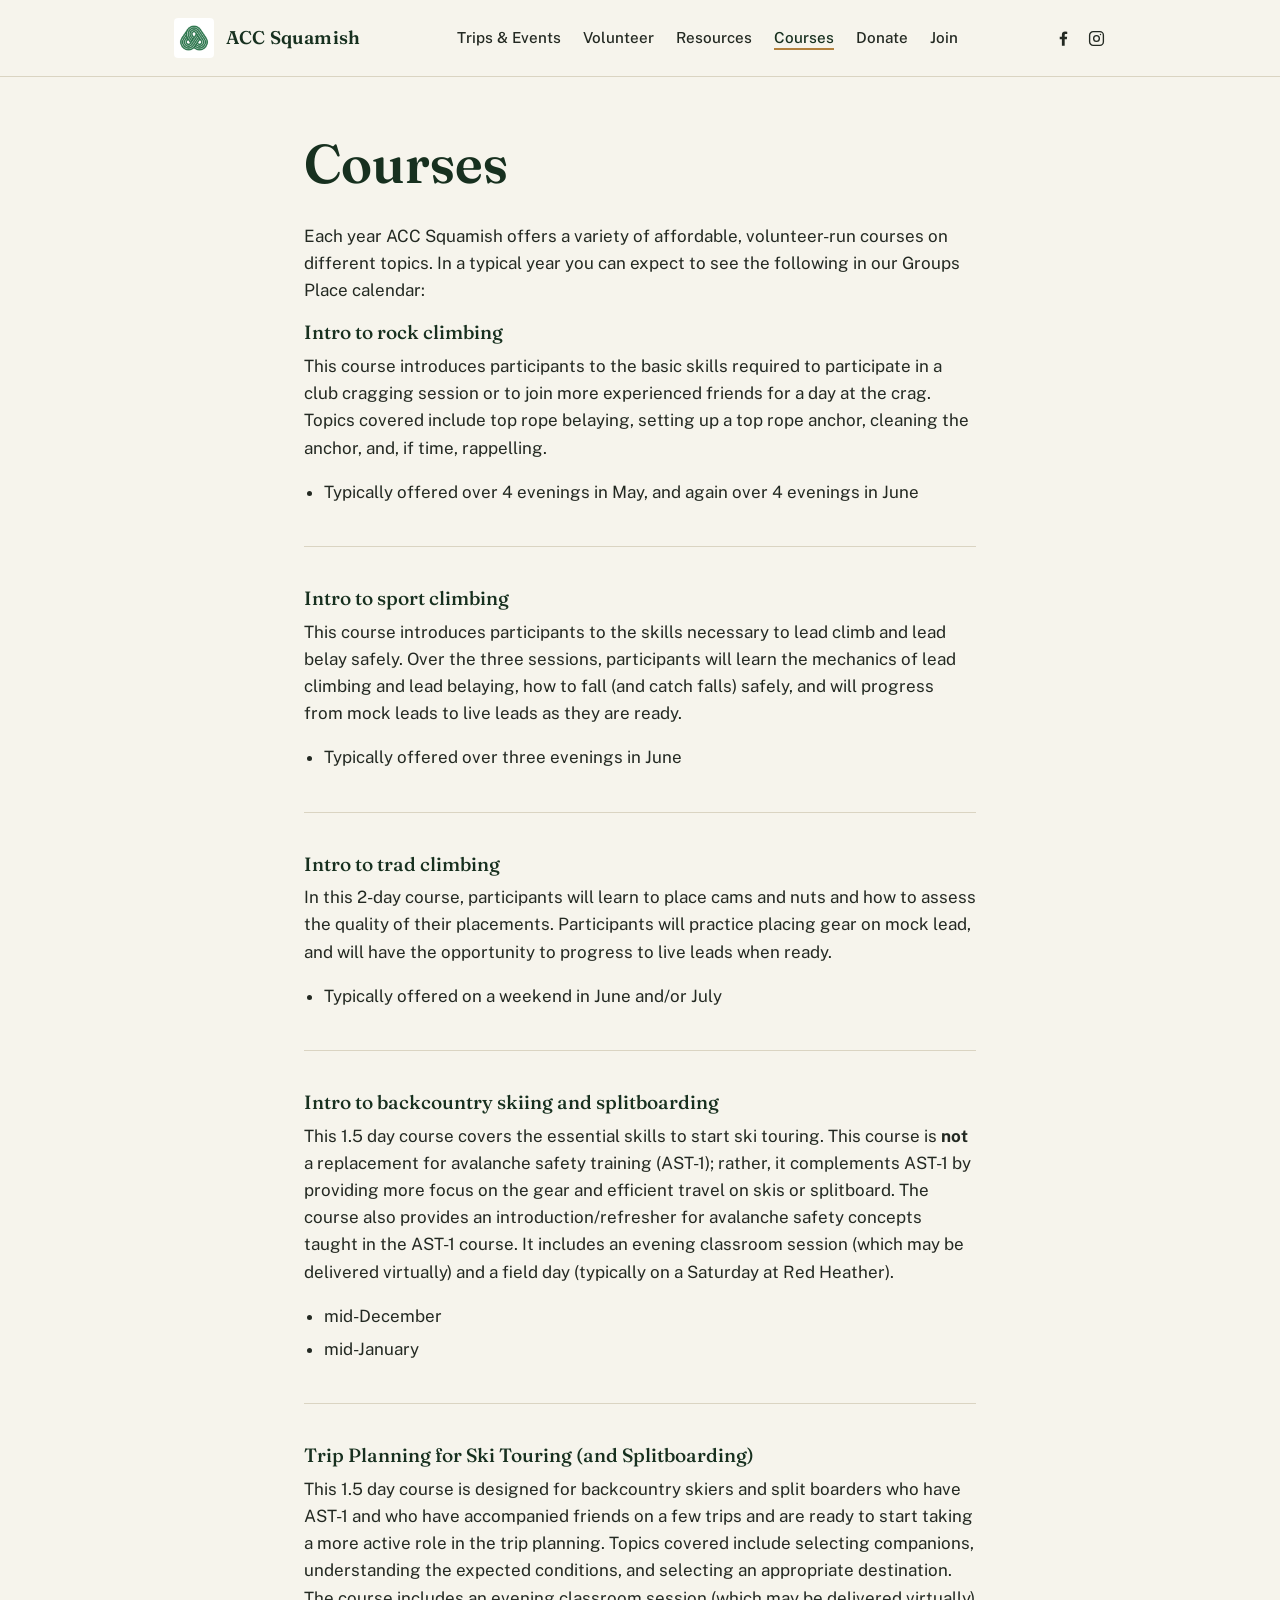
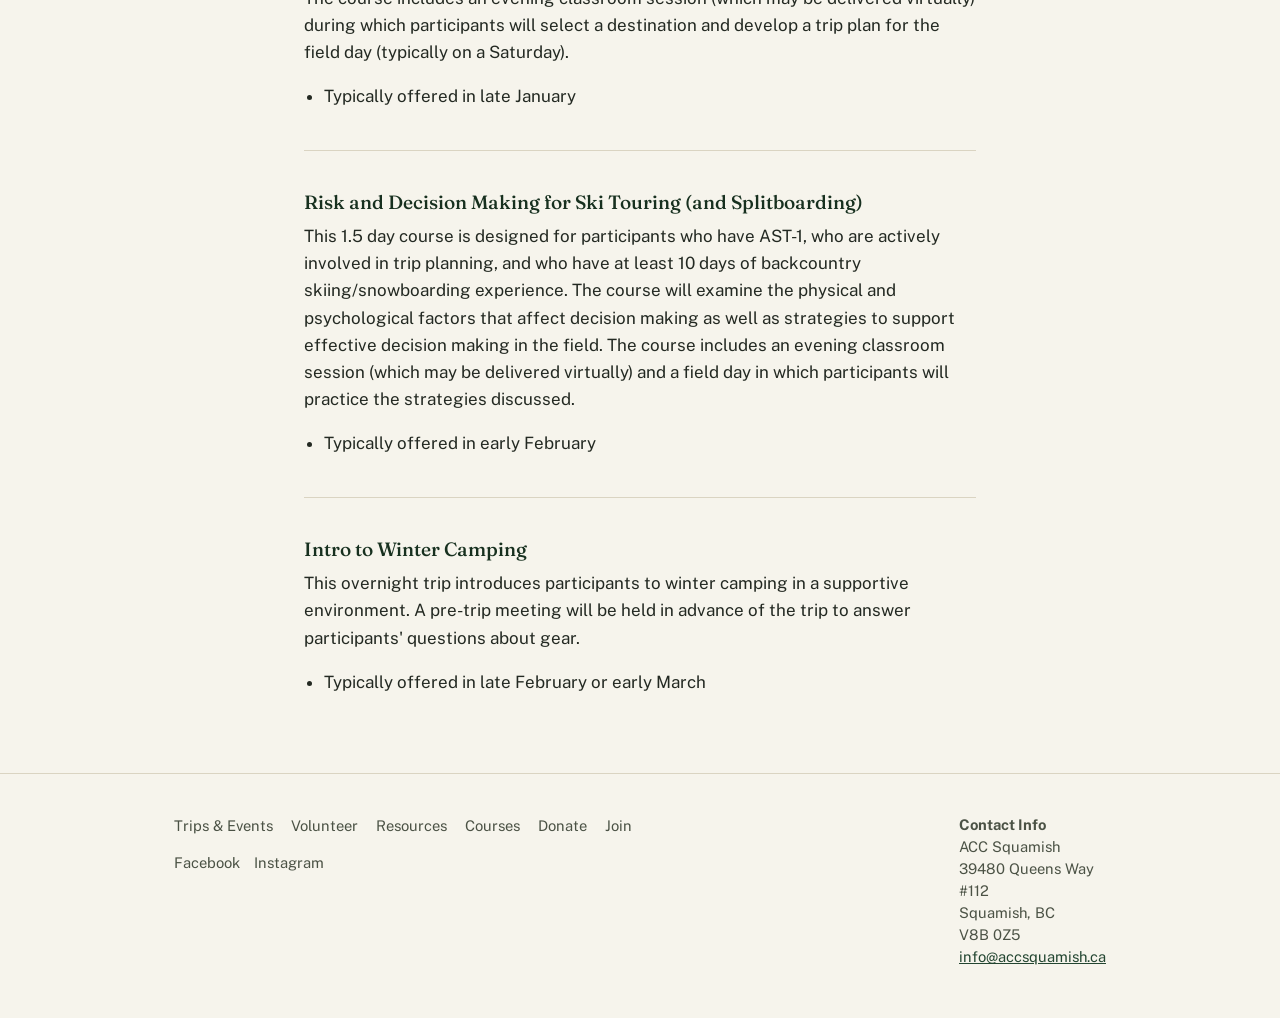
==== courses/index.html @ c0a7f97b "pages" ====
<!doctype html>
<html lang="en">
<head>
<meta charset="utf-8">
<title>Courses – ACC Squamish</title>
<meta name="viewport" content="width=device-width, initial-scale=1">
<meta name="description" content="Affordable, volunteer-run courses offered by ACC Squamish.">
<link rel="stylesheet" href="/styles.css">
</head>
<body>

<header class="site-header">
  <div class="header-inner">
    <a class="brand" href="/">
      <img src="/images/logo.png" alt="ACC Squamish logo">
      <span>ACC Squamish</span>
    </a>
    <nav class="main-nav">
      <ul>
        <li><a href="https://app.groups.place/group/ACC-Squamish">Trips &amp; Events</a></li>
        <li><a href="/volunteer/">Volunteer</a></li>
        <li><a href="/resources/">Resources</a></li>
        <li><a href="/courses/" class="active">Courses</a></li>
        <li><a href="/donate/">Donate</a></li>
        <li><a href="https://app.alpineclubofcanada.ca/registration">Join</a></li>
      </ul>
    </nav>
    <div class="header-social">
      <a href="https://www.facebook.com/accsquamish/" aria-label="ACC Squamish on Facebook">
        <svg viewBox="0 0 24 24" fill="currentColor"><path d="M13.5 21v-8.1h2.72l.4-3.15h-3.12V7.75c0-.91.25-1.53 1.56-1.53h1.67V3.4A22 22 0 0 0 13.9 3.2c-2.34 0-3.94 1.43-3.94 4.05v2.55H7.24v3.15h2.72V21z"/></svg>
      </a>
      <a href="https://www.instagram.com/accsquamish/" aria-label="ACC Squamish on Instagram">
        <svg viewBox="0 0 24 24" fill="none" stroke="currentColor" stroke-width="1.7"><rect x="3.3" y="3.3" width="17.4" height="17.4" rx="4.5"/><circle cx="12" cy="12" r="3.6"/><circle cx="17" cy="7" r="0.9" fill="currentColor" stroke="none"/></svg>
      </a>
    </div>
  </div>
</header>

<main>
  <div class="wrap">
    <div class="section-block">
      <h1>Courses</h1>

      <p>Each year ACC Squamish offers a variety of affordable, volunteer-run courses on different topics. In a typical year you can expect to see the following in our Groups Place calendar:</p>

      <div class="stack">
        <h3>Intro to rock climbing</h3>
        <p>This course introduces participants to the basic skills required to participate in a club cragging session or to join more experienced friends for a day at the crag. Topics covered include top rope belaying, setting up a top rope anchor, cleaning the anchor, and, if time, rappelling.</p>
        <ul class="plain"><li>Typically offered over 4 evenings in May, and again over 4 evenings in June</li></ul>
      </div>

      <div class="stack">
        <h3>Intro to sport climbing</h3>
        <p>This course introduces participants to the skills necessary to lead climb and lead belay safely. Over the three sessions, participants will learn the mechanics of lead climbing and lead belaying, how to fall (and catch falls) safely, and will progress from mock leads to live leads as they are ready.</p>
        <ul class="plain"><li>Typically offered over three evenings in June</li></ul>
      </div>

      <div class="stack">
        <h3>Intro to trad climbing</h3>
        <p>In this 2-day course, participants will learn to place cams and nuts and how to assess the quality of their placements. Participants will practice placing gear on mock lead, and will have the opportunity to progress to live leads when ready.</p>
        <ul class="plain"><li>Typically offered on a weekend in June and/or July</li></ul>
      </div>

      <div class="stack">
        <h3>Intro to backcountry skiing and splitboarding</h3>
        <p>This 1.5 day course covers the essential skills to start ski touring. This course is <strong>not</strong> a replacement for avalanche safety training (AST-1); rather, it complements AST-1 by providing more focus on the gear and efficient travel on skis or splitboard. The course also provides an introduction/refresher for avalanche safety concepts taught in the AST-1 course. It includes an evening classroom session (which may be delivered virtually) and a field day (typically on a Saturday at Red Heather).</p>
        <ul class="plain"><li>mid-December</li><li>mid-January</li></ul>
      </div>

      <div class="stack">
        <h3>Trip Planning for Ski Touring (and Splitboarding)</h3>
        <p>This 1.5 day course is designed for backcountry skiers and split boarders who have AST-1 and who have accompanied friends on a few trips and are ready to start taking a more active role in the trip planning. Topics covered include selecting companions, understanding the expected conditions, and selecting an appropriate destination. The course includes an evening classroom session (which may be delivered virtually) during which participants will select a destination and develop a trip plan for the field day (typically on a Saturday).</p>
        <ul class="plain"><li>Typically offered in late January</li></ul>
      </div>

      <div class="stack">
        <h3>Risk and Decision Making for Ski Touring (and Splitboarding)</h3>
        <p>This 1.5 day course is designed for participants who have AST-1, who are actively involved in trip planning, and who have at least 10 days of backcountry skiing/snowboarding experience. The course will examine the physical and psychological factors that affect decision making as well as strategies to support effective decision making in the field. The course includes an evening classroom session (which may be delivered virtually) and a field day in which participants will practice the strategies discussed.</p>
        <ul class="plain"><li>Typically offered in early February</li></ul>
      </div>

      <div class="stack">
        <h3>Intro to Winter Camping</h3>
        <p>This overnight trip introduces participants to winter camping in a supportive environment. A pre-trip meeting will be held in advance of the trip to answer participants' questions about gear.</p>
        <ul class="plain"><li>Typically offered in late February or early March</li></ul>
      </div>

    </div>
  </div>
</main>

<footer class="site-footer">
  <div class="footer-inner">
    <nav>
      <ul>
        <li><a href="https://app.groups.place/group/ACC-Squamish">Trips &amp; Events</a></li>
        <li><a href="/volunteer/">Volunteer</a></li>
        <li><a href="/resources/">Resources</a></li>
        <li><a href="/courses/">Courses</a></li>
        <li><a href="/donate/">Donate</a></li>
        <li><a href="https://app.alpineclubofcanada.ca/registration">Join</a></li>
      </ul>
      <div class="socials">
        <a href="https://www.facebook.com/accsquamish/">Facebook</a>
        <a href="https://www.instagram.com/accsquamish/">Instagram</a>
      </div>
    </nav>
    <address>
      <strong>Contact Info</strong><br>
      ACC Squamish<br>
      39480 Queens Way<br>
      #112<br>
      Squamish, BC<br>
      V8B 0Z5<br>
      <a href="mailto:info@accsquamish.ca">info@accsquamish.ca</a>
    </address>
  </div>
</footer>

</body>
</html>
---- styles.css ----
@import url('https://fonts.googleapis.com/css2?family=Fraunces:opsz,wght@9..144,400;9..144,500;9..144,600&family=Public+Sans:wght@400;500;600&display=swap');

:root {
  --paper: #F6F4EC;
  --ink: #232922;
  --forest: #234631;
  --forest-dark: #17301F;
  --gold: #B2803D;
  --line: #DAD4C2;
  --max: 720px;
}

* { box-sizing: border-box; }

html { scroll-behavior: smooth; }

body {
  margin: 0;
  background: var(--paper);
  color: var(--ink);
  font-family: 'Public Sans', -apple-system, BlinkMacSystemFont, sans-serif;
  font-size: 17px;
  line-height: 1.6;
}

a { color: var(--forest); }
a:hover { color: var(--gold); }

img { max-width: 100%; display: block; }

h1, h2, h3, h4 {
  font-family: 'Fraunces', Georgia, serif;
  font-weight: 500;
  line-height: 1.15;
  color: var(--forest-dark);
  margin: 0 0 0.5em;
}

h1 { font-size: clamp(2.2rem, 5vw, 3.4rem); font-weight: 600; }
h2 { font-size: 1.7rem; }
h3 { font-size: 1.2rem; }

p { margin: 0 0 1em; }

.wrap {
  max-width: var(--max);
  margin: 0 auto;
  padding: 0 24px;
}

.wrap--wide { max-width: 1040px; }

/* Header */
.site-header {
  border-bottom: 1px solid var(--line);
  background: var(--paper);
}

.header-inner {
  max-width: 980px;
  margin: 0 auto;
  padding: 18px 24px;
  display: flex;
  align-items: center;
  justify-content: space-between;
  gap: 24px;
  flex-wrap: wrap;
}

.brand {
  display: flex;
  align-items: center;
  gap: 12px;
  text-decoration: none;
  color: var(--forest-dark);
}

.brand img { width: 40px; height: 40px; border-radius: 4px; }

.brand span {
  font-family: 'Fraunces', serif;
  font-size: 1.15rem;
  font-weight: 600;
  letter-spacing: 0.01em;
}

nav.main-nav ul {
  list-style: none;
  display: flex;
  flex-wrap: wrap;
  gap: 4px 22px;
  margin: 0;
  padding: 0;
}

nav.main-nav a {
  text-decoration: none;
  color: var(--ink);
  font-size: 0.95rem;
  font-weight: 500;
  border-bottom: 2px solid transparent;
  padding-bottom: 2px;
}

nav.main-nav a:hover,
nav.main-nav a.active {
  border-bottom-color: var(--gold);
  color: var(--forest-dark);
}

.header-social {
  display: flex;
  gap: 14px;
  align-items: center;
}

.header-social a {
  color: var(--ink);
  display: flex;
}

.header-social a:hover { color: var(--gold); }

.header-social svg { width: 19px; height: 19px; }

/* Hero */
.hero {
  position: relative;
  margin: 0 auto;
  padding: 56px 24px 44px;
  text-align: center;
  border-bottom: 1px solid var(--line);
  background-image:
    linear-gradient(180deg, rgba(20, 32, 22, 0.55), rgba(15, 26, 18, 0.72)),
    url('/images/hero-trip.jpg');
  background-size: cover;
  background-position: center;
  color: #F6F4EC;
}

.hero img.logo-mark {
  width: 60px;
  height: 60px;
  margin: 0 auto 18px;
  border-radius: 8px;
  box-shadow: 0 4px 18px rgba(0, 0, 0, 0.35);
}

.hero h1 { color: #FFFFFF; font-size: clamp(1.8rem, 4vw, 2.6rem); }

.hero p.lede {
  max-width: 480px;
  margin: 12px auto 22px;
  font-size: 1.05rem;
  color: #E9E6DA;
}

.hero-links { display: flex; justify-content: center; gap: 14px; flex-wrap: wrap; }

.btn {
  display: inline-block;
  padding: 11px 22px;
  border: 1px solid var(--forest-dark);
  border-radius: 3px;
  text-decoration: none;
  color: var(--forest-dark);
  font-weight: 500;
  font-size: 0.95rem;
  transition: background 0.15s ease, color 0.15s ease;
}

.btn:hover { background: var(--forest-dark); color: var(--paper); }

.btn.solid { background: var(--forest-dark); color: var(--paper); }
.btn.solid:hover { background: var(--gold); border-color: var(--gold); color: var(--paper); }

.hero .btn {
  border-color: #F6F4EC;
  color: #F6F4EC;
}
.hero .btn:hover { background: #F6F4EC; color: var(--forest-dark); }
.hero .btn.solid {
  background: #F6F4EC;
  color: var(--forest-dark);
  border-color: #F6F4EC;
}
.hero .btn.solid:hover { background: var(--gold); color: #FFFFFF; border-color: var(--gold); }

/* Banner */
.banner {
  background: var(--forest-dark);
  color: #EDE8D8;
  text-align: center;
  padding: 26px 24px;
  font-family: 'Fraunces', serif;
  font-size: 1.15rem;
}

.banner a { color: #E7C98A; }

/* Events */
.events-section {
  max-width: 980px;
  margin: 0 auto;
  padding: 52px 24px;
  border-bottom: 1px solid var(--line);
}

.events-section h2 { text-align: center; margin-bottom: 28px; }

.events-list {
  display: grid;
  grid-template-columns: repeat(auto-fill, minmax(240px, 1fr));
  gap: 16px;
  margin-bottom: 28px;
}

.events-status {
  grid-column: 1 / -1;
  text-align: center;
  color: #6b7264;
  margin: 0;
}

.event-card {
  display: block;
  border: 1px solid var(--line);
  border-radius: 6px;
  padding: 18px 20px;
  background: #FBFAF5;
  text-decoration: none;
  color: inherit;
  transition: border-color 0.15s ease, transform 0.15s ease;
}

a.event-card:hover {
  border-color: var(--gold);
  transform: translateY(-1px);
}

.event-card h3 { color: var(--forest-dark); }

.event-card .event-date {
  font-family: 'Fraunces', serif;
  color: var(--gold);
  font-size: 0.85rem;
  font-weight: 600;
  letter-spacing: 0.02em;
  margin-bottom: 6px;
}

.event-card h3 {
  font-size: 1.05rem;
  margin-bottom: 6px;
}

.event-card .event-meta {
  font-size: 0.88rem;
  color: #5c6355;
  margin: 0;
}

/* Content sections */
main { padding: 56px 0 20px; }

.section-block { margin-bottom: 44px; }
.section-block:last-child { margin-bottom: 0; }

.mf-grid {
  display: flex;
  flex-direction: column;
}

.icon-circle {
  width: 64px;
  height: 64px;
  border-radius: 50%;
  background: #F1F1EF;
  color: #7FBBA0;
  display: flex;
  align-items: center;
  justify-content: center;
  margin: 0 auto 18px;
}

.icon-circle svg { width: 28px; height: 28px; }

.mf-grid .stack { text-align: center; }

.mf-grid .stack + .stack {
  margin-top: 40px;
  padding-top: 40px;
  border-top: 1px solid var(--line);
}

@media (min-width: 820px) {
  .mf-grid {
    display: grid;
    grid-template-columns: repeat(4, 1fr);
    gap: 0;
    align-items: start;
  }
  .mf-grid .stack + .stack {
    margin-top: 0;
    padding-top: 0;
    padding-left: 28px;
    border-top: none;
    border-left: 1px solid var(--line);
  }
  .mf-grid .stack {
    padding-right: 28px;
  }
}

.stack + .stack { margin-top: 40px; padding-top: 40px; border-top: 1px solid var(--line); }

ul.plain, ol.plain { padding-left: 1.2em; margin: 0 0 1em; }
ul.plain li, ol.plain li { margin-bottom: 6px; }

table {
  width: 100%;
  border-collapse: collapse;
  margin: 1em 0 1.5em;
  font-size: 0.95rem;
}

th, td {
  text-align: left;
  padding: 9px 12px;
  border-bottom: 1px solid var(--line);
}

th { font-family: 'Fraunces', serif; font-weight: 600; color: var(--forest-dark); }

.donate-options {
  display: flex;
  gap: 14px;
  flex-wrap: wrap;
  margin: 22px 0 6px;
}

.notice {
  background: #EFE9D8;
  border: 1px solid var(--line);
  border-radius: 4px;
  padding: 16px 20px;
  font-size: 0.95rem;
  margin: 1.4em 0;
}

.embed-placeholder {
  border: 1px dashed var(--line);
  border-radius: 6px;
  padding: 36px 24px;
  text-align: center;
  color: #6b7264;
  margin: 1.4em 0;
}

/* Footer */
footer.site-footer {
  border-top: 1px solid var(--line);
  margin-top: 40px;
}

.footer-inner {
  max-width: 980px;
  margin: 0 auto;
  padding: 40px 24px 50px;
  display: flex;
  justify-content: space-between;
  gap: 32px;
  flex-wrap: wrap;
  font-size: 0.92rem;
  color: #4B5245;
}

.footer-inner nav ul {
  list-style: none;
  margin: 0 0 14px;
  padding: 0;
  display: flex;
  flex-wrap: wrap;
  gap: 6px 18px;
}

.footer-inner nav a, .footer-inner .socials a {
  color: #4B5245;
  text-decoration: none;
}

.footer-inner nav a:hover, .footer-inner .socials a:hover { color: var(--forest-dark); }

.footer-inner address { font-style: normal; line-height: 1.5; }

.socials { display: flex; gap: 14px; margin-top: 10px; }

@media (max-width: 620px) {
  .header-inner { flex-direction: column; align-items: flex-start; }
  .hero { padding: 56px 20px 44px; }
}
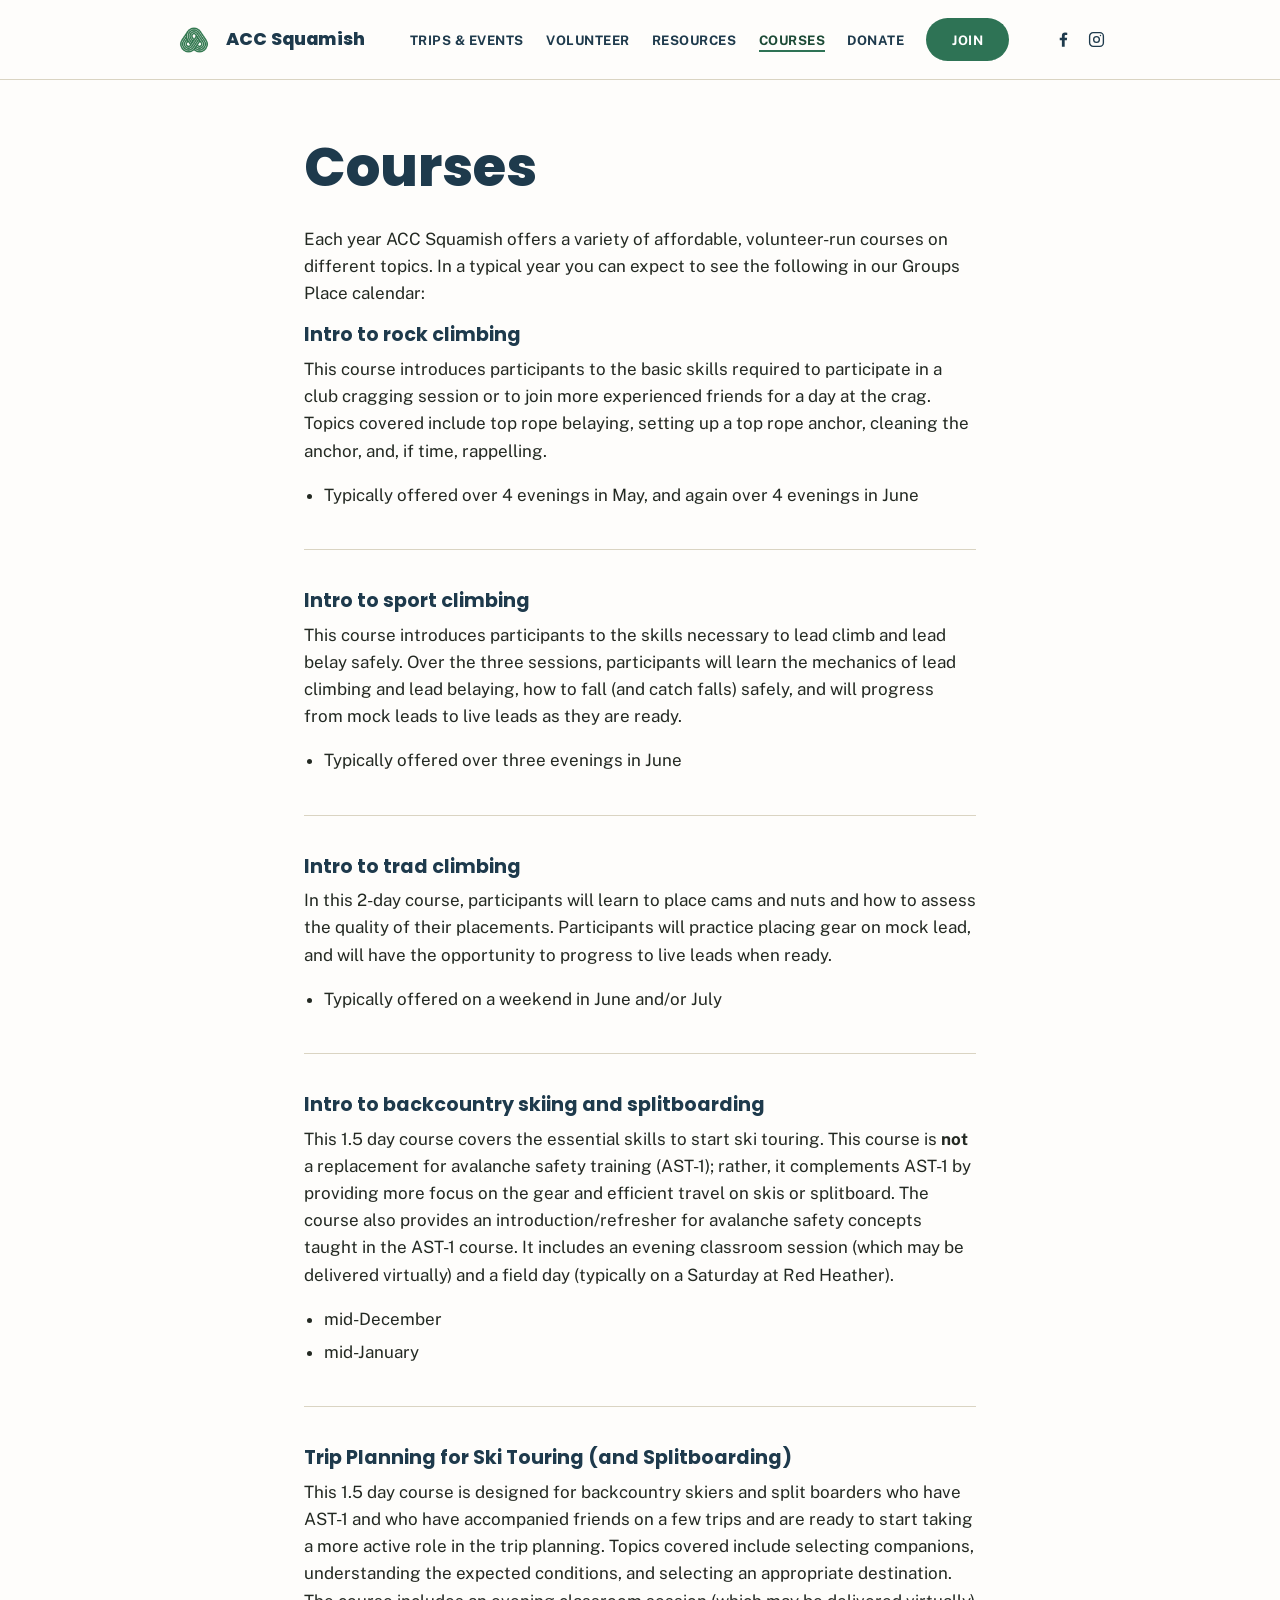
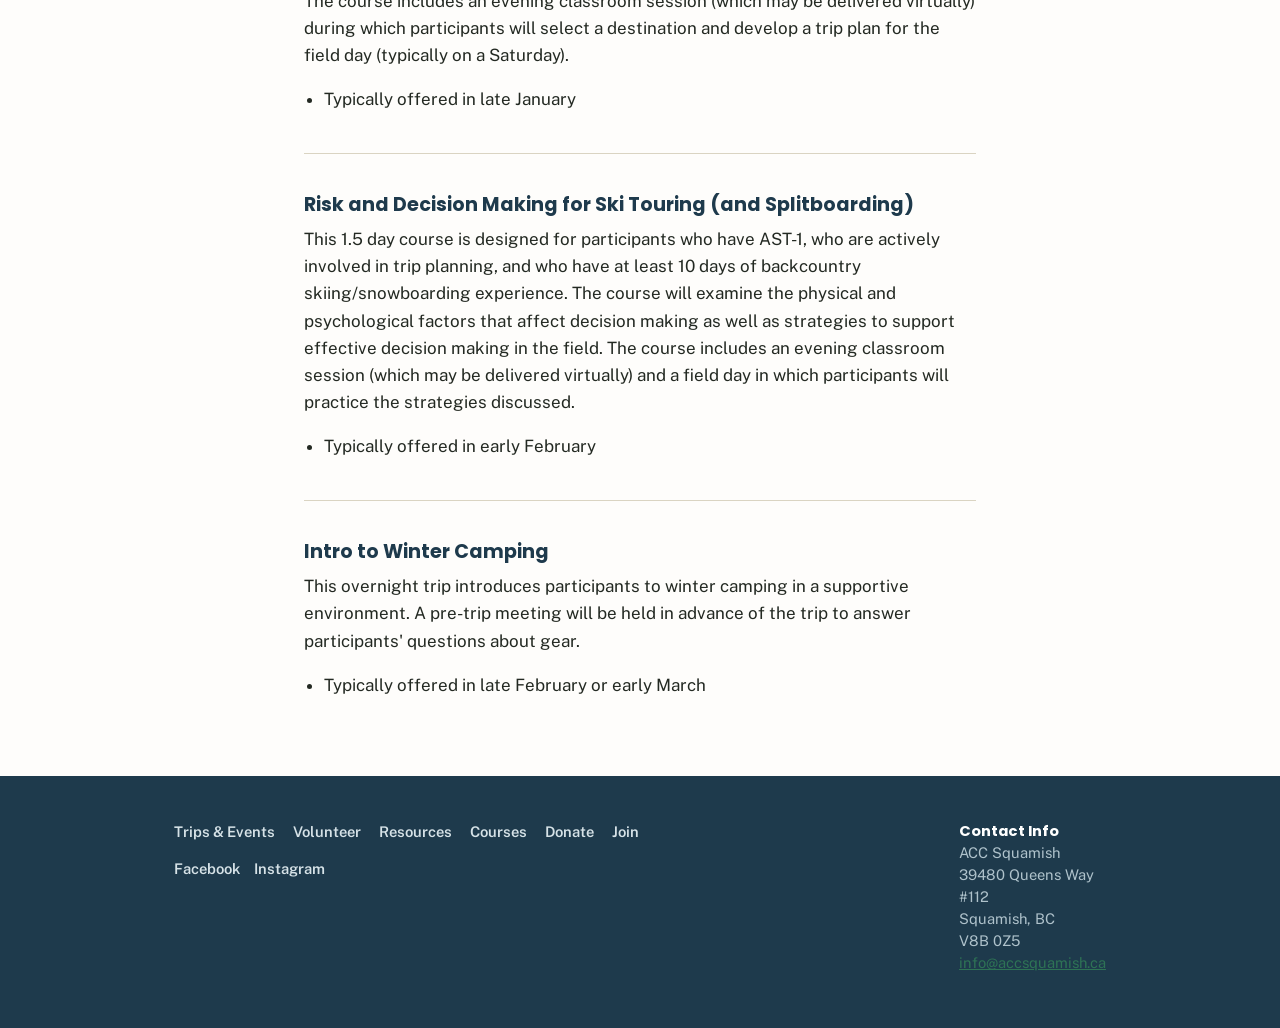
==== commit 27f3c40c: "More ACC" ====
--- a/courses/index.html
+++ b/courses/index.html
@@ -22,7 +22,7 @@
         <li><a href="/resources/">Resources</a></li>
         <li><a href="/courses/" class="active">Courses</a></li>
         <li><a href="/donate/">Donate</a></li>
-        <li><a href="https://app.alpineclubofcanada.ca/registration">Join</a></li>
+        <li><a class="btn solid" href="https://app.alpineclubofcanada.ca/registration">Join</a></li>
       </ul>
     </nav>
     <div class="header-social">
--- a/styles.css
+++ b/styles.css
@@ -1,11 +1,13 @@
-@import url('https://fonts.googleapis.com/css2?family=Fraunces:opsz,wght@9..144,400;9..144,500;9..144,600&family=Public+Sans:wght@400;500;600&display=swap');
+@import url('https://fonts.googleapis.com/css2?family=Poppins:wght@500;600;700;800&family=Public+Sans:wght@400;500;600&display=swap');
 
 :root {
-  --paper: #F6F4EC;
+  --paper: #FEFDFB;
   --ink: #232922;
-  --forest: #234631;
-  --forest-dark: #17301F;
+  --navy: #1E3A4C;
+  --forest: #2E7355;
+  --forest-dark: #1C4A36;
   --gold: #B2803D;
+  --sky: #EAF1F3;
   --line: #DAD4C2;
   --max: 720px;
 }
@@ -29,14 +31,14 @@
 img { max-width: 100%; display: block; }
 
 h1, h2, h3, h4 {
-  font-family: 'Fraunces', Georgia, serif;
-  font-weight: 500;
+  font-family: 'Poppins', -apple-system, BlinkMacSystemFont, sans-serif;
+  font-weight: 700;
   line-height: 1.15;
-  color: var(--forest-dark);
+  color: var(--navy);
   margin: 0 0 0.5em;
 }
 
-h1 { font-size: clamp(2.2rem, 5vw, 3.4rem); font-weight: 600; }
+h1 { font-size: clamp(2.2rem, 5vw, 3.4rem); font-weight: 800; }
 h2 { font-size: 1.7rem; }
 h3 { font-size: 1.2rem; }
 
@@ -72,15 +74,15 @@
   align-items: center;
   gap: 12px;
   text-decoration: none;
-  color: var(--forest-dark);
-}
-
-.brand img { width: 40px; height: 40px; border-radius: 4px; }
+  color: var(--navy);
+}
+
+.brand img { width: 40px; height: 40px; }
 
 .brand span {
-  font-family: 'Fraunces', serif;
-  font-size: 1.15rem;
-  font-weight: 600;
+  font-family: 'Poppins', sans-serif;
+  font-size: 1.1rem;
+  font-weight: 800;
   letter-spacing: 0.01em;
 }
 
@@ -88,24 +90,33 @@
   list-style: none;
   display: flex;
   flex-wrap: wrap;
-  gap: 4px 22px;
+  align-items: center;
+  gap: 8px 22px;
   margin: 0;
   padding: 0;
 }
 
 nav.main-nav a {
   text-decoration: none;
-  color: var(--ink);
-  font-size: 0.95rem;
-  font-weight: 500;
+  color: var(--navy);
+  font-size: 0.82rem;
+  font-weight: 700;
+  text-transform: uppercase;
+  letter-spacing: 0.04em;
   border-bottom: 2px solid transparent;
   padding-bottom: 2px;
 }
 
 nav.main-nav a:hover,
 nav.main-nav a.active {
-  border-bottom-color: var(--gold);
+  border-bottom-color: var(--forest);
   color: var(--forest-dark);
+}
+
+nav.main-nav a.btn,
+nav.main-nav a.btn:hover {
+  border-bottom: none;
+  padding: 10px 24px;
 }
 
 .header-social {
@@ -115,96 +126,98 @@
 }
 
 .header-social a {
-  color: var(--ink);
-  display: flex;
-}
-
-.header-social a:hover { color: var(--gold); }
+  color: var(--navy);
+  display: flex;
+}
+
+.header-social a:hover { color: var(--forest); }
 
 .header-social svg { width: 19px; height: 19px; }
 
 /* Hero */
 .hero {
   position: relative;
-  margin: 0 auto;
-  padding: 56px 24px 44px;
-  text-align: center;
+  min-height: 62vh;
+  display: flex;
+  align-items: flex-end;
   border-bottom: 1px solid var(--line);
   background-image:
-    linear-gradient(180deg, rgba(20, 32, 22, 0.55), rgba(15, 26, 18, 0.72)),
+    linear-gradient(0deg, rgba(13, 22, 15, 0.88) 0%, rgba(13, 22, 15, 0.42) 48%, rgba(13, 22, 15, 0.05) 80%),
     url('/images/hero-trip.jpg');
   background-size: cover;
   background-position: center;
   color: #F6F4EC;
 }
 
-.hero img.logo-mark {
-  width: 60px;
-  height: 60px;
-  margin: 0 auto 18px;
-  border-radius: 8px;
-  box-shadow: 0 4px 18px rgba(0, 0, 0, 0.35);
-}
-
-.hero h1 { color: #FFFFFF; font-size: clamp(1.8rem, 4vw, 2.6rem); }
+.hero-content { padding: 48px 24px 40px; text-align: left; }
+
+.hero h1 { color: #FFFFFF; font-size: clamp(2rem, 5vw, 3.1rem); }
 
 .hero p.lede {
-  max-width: 480px;
-  margin: 12px auto 22px;
+  max-width: 460px;
+  margin: 10px 0 24px;
   font-size: 1.05rem;
   color: #E9E6DA;
 }
 
-.hero-links { display: flex; justify-content: center; gap: 14px; flex-wrap: wrap; }
+.hero-links { display: flex; align-items: center; gap: 22px; flex-wrap: wrap; }
+
+.btn-text {
+  color: #F6F4EC;
+  font-weight: 600;
+  font-size: 0.95rem;
+  text-decoration: none;
+  border-bottom: 1px solid rgba(246, 244, 236, 0.5);
+  padding-bottom: 2px;
+}
+.btn-text:hover { color: #FFFFFF; border-color: #FFFFFF; }
 
 .btn {
   display: inline-block;
-  padding: 11px 22px;
-  border: 1px solid var(--forest-dark);
-  border-radius: 3px;
-  text-decoration: none;
-  color: var(--forest-dark);
-  font-weight: 500;
-  font-size: 0.95rem;
-  transition: background 0.15s ease, color 0.15s ease;
-}
-
-.btn:hover { background: var(--forest-dark); color: var(--paper); }
-
-.btn.solid { background: var(--forest-dark); color: var(--paper); }
-.btn.solid:hover { background: var(--gold); border-color: var(--gold); color: var(--paper); }
-
-.hero .btn {
-  border-color: #F6F4EC;
-  color: #F6F4EC;
-}
-.hero .btn:hover { background: #F6F4EC; color: var(--forest-dark); }
+  padding: 11px 26px;
+  border: 2px solid var(--navy);
+  border-radius: 999px;
+  text-decoration: none;
+  color: var(--navy);
+  font-weight: 700;
+  font-size: 0.9rem;
+  transition: background 0.15s ease, color 0.15s ease, border-color 0.15s ease;
+}
+
+.btn:hover { background: var(--navy); color: #FFFFFF; }
+
+.btn.solid { background: var(--forest); border-color: var(--forest); color: #FFFFFF; }
+.btn.solid:hover { background: var(--forest-dark); border-color: var(--forest-dark); color: #FFFFFF; }
+
 .hero .btn.solid {
-  background: #F6F4EC;
-  color: var(--forest-dark);
-  border-color: #F6F4EC;
-}
-.hero .btn.solid:hover { background: var(--gold); color: #FFFFFF; border-color: var(--gold); }
+  background: var(--forest);
+  color: #FFFFFF;
+  border-color: var(--forest);
+}
+.hero .btn.solid:hover { background: var(--forest-dark); border-color: var(--forest-dark); }
 
 /* Banner */
 .banner {
-  background: var(--forest-dark);
-  color: #EDE8D8;
+  background: var(--forest);
+  color: #FFFFFF;
   text-align: center;
-  padding: 26px 24px;
-  font-family: 'Fraunces', serif;
-  font-size: 1.15rem;
-}
-
-.banner a { color: #E7C98A; }
+  padding: 20px 24px;
+  font-weight: 600;
+  font-size: 1rem;
+}
+
+.banner a { color: #FFFFFF; text-decoration: underline; }
 
 /* Events */
 .events-section {
-  max-width: 980px;
-  margin: 0 auto;
+  max-width: none;
+  margin: 0;
   padding: 52px 24px;
+  background: var(--sky);
   border-bottom: 1px solid var(--line);
 }
+
+.events-section > .wrap { max-width: 980px; }
 
 .events-section h2 { text-align: center; margin-bottom: 28px; }
 
@@ -225,27 +238,28 @@
 .event-card {
   display: block;
   border: 1px solid var(--line);
-  border-radius: 6px;
+  border-radius: 8px;
   padding: 18px 20px;
-  background: #FBFAF5;
+  background: #FFFFFF;
   text-decoration: none;
   color: inherit;
   transition: border-color 0.15s ease, transform 0.15s ease;
 }
 
 a.event-card:hover {
-  border-color: var(--gold);
+  border-color: var(--forest);
   transform: translateY(-1px);
 }
 
-.event-card h3 { color: var(--forest-dark); }
+.event-card h3 { color: var(--navy); }
 
 .event-card .event-date {
-  font-family: 'Fraunces', serif;
-  color: var(--gold);
-  font-size: 0.85rem;
-  font-weight: 600;
-  letter-spacing: 0.02em;
+  font-family: 'Poppins', sans-serif;
+  color: var(--forest);
+  font-size: 0.8rem;
+  font-weight: 700;
+  text-transform: uppercase;
+  letter-spacing: 0.03em;
   margin-bottom: 6px;
 }
 
@@ -271,21 +285,16 @@
   flex-direction: column;
 }
 
-.icon-circle {
-  width: 64px;
-  height: 64px;
-  border-radius: 50%;
-  background: #F1F1EF;
-  color: #7FBBA0;
-  display: flex;
-  align-items: center;
-  justify-content: center;
-  margin: 0 auto 18px;
-}
-
-.icon-circle svg { width: 28px; height: 28px; }
-
-.mf-grid .stack { text-align: center; }
+.stack-icon {
+  width: 26px;
+  height: 26px;
+  color: var(--forest);
+  margin-bottom: 16px;
+}
+
+.stack-icon svg { width: 100%; height: 100%; }
+
+.mf-grid .stack { text-align: left; }
 
 .mf-grid .stack + .stack {
   margin-top: 40px;
@@ -330,7 +339,7 @@
   border-bottom: 1px solid var(--line);
 }
 
-th { font-family: 'Fraunces', serif; font-weight: 600; color: var(--forest-dark); }
+th { font-family: 'Poppins', sans-serif; font-weight: 700; color: var(--navy); }
 
 .donate-options {
   display: flex;
@@ -340,9 +349,9 @@
 }
 
 .notice {
-  background: #EFE9D8;
-  border: 1px solid var(--line);
-  border-radius: 4px;
+  background: var(--sky);
+  border: 1px solid #CFE0E6;
+  border-radius: 6px;
   padding: 16px 20px;
   font-size: 0.95rem;
   margin: 1.4em 0;
@@ -359,20 +368,20 @@
 
 /* Footer */
 footer.site-footer {
-  border-top: 1px solid var(--line);
+  background: var(--navy);
   margin-top: 40px;
 }
 
 .footer-inner {
   max-width: 980px;
   margin: 0 auto;
-  padding: 40px 24px 50px;
+  padding: 44px 24px 54px;
   display: flex;
   justify-content: space-between;
   gap: 32px;
   flex-wrap: wrap;
   font-size: 0.92rem;
-  color: #4B5245;
+  color: #AFC2CB;
 }
 
 .footer-inner nav ul {
@@ -385,13 +394,16 @@
 }
 
 .footer-inner nav a, .footer-inner .socials a {
-  color: #4B5245;
-  text-decoration: none;
-}
-
-.footer-inner nav a:hover, .footer-inner .socials a:hover { color: var(--forest-dark); }
+  color: #D6E2E7;
+  text-decoration: none;
+  font-weight: 600;
+}
+
+.footer-inner nav a:hover, .footer-inner .socials a:hover { color: #FFFFFF; }
 
 .footer-inner address { font-style: normal; line-height: 1.5; }
+
+.footer-inner address strong { color: #FFFFFF; font-family: 'Poppins', sans-serif; }
 
 .socials { display: flex; gap: 14px; margin-top: 10px; }
 
